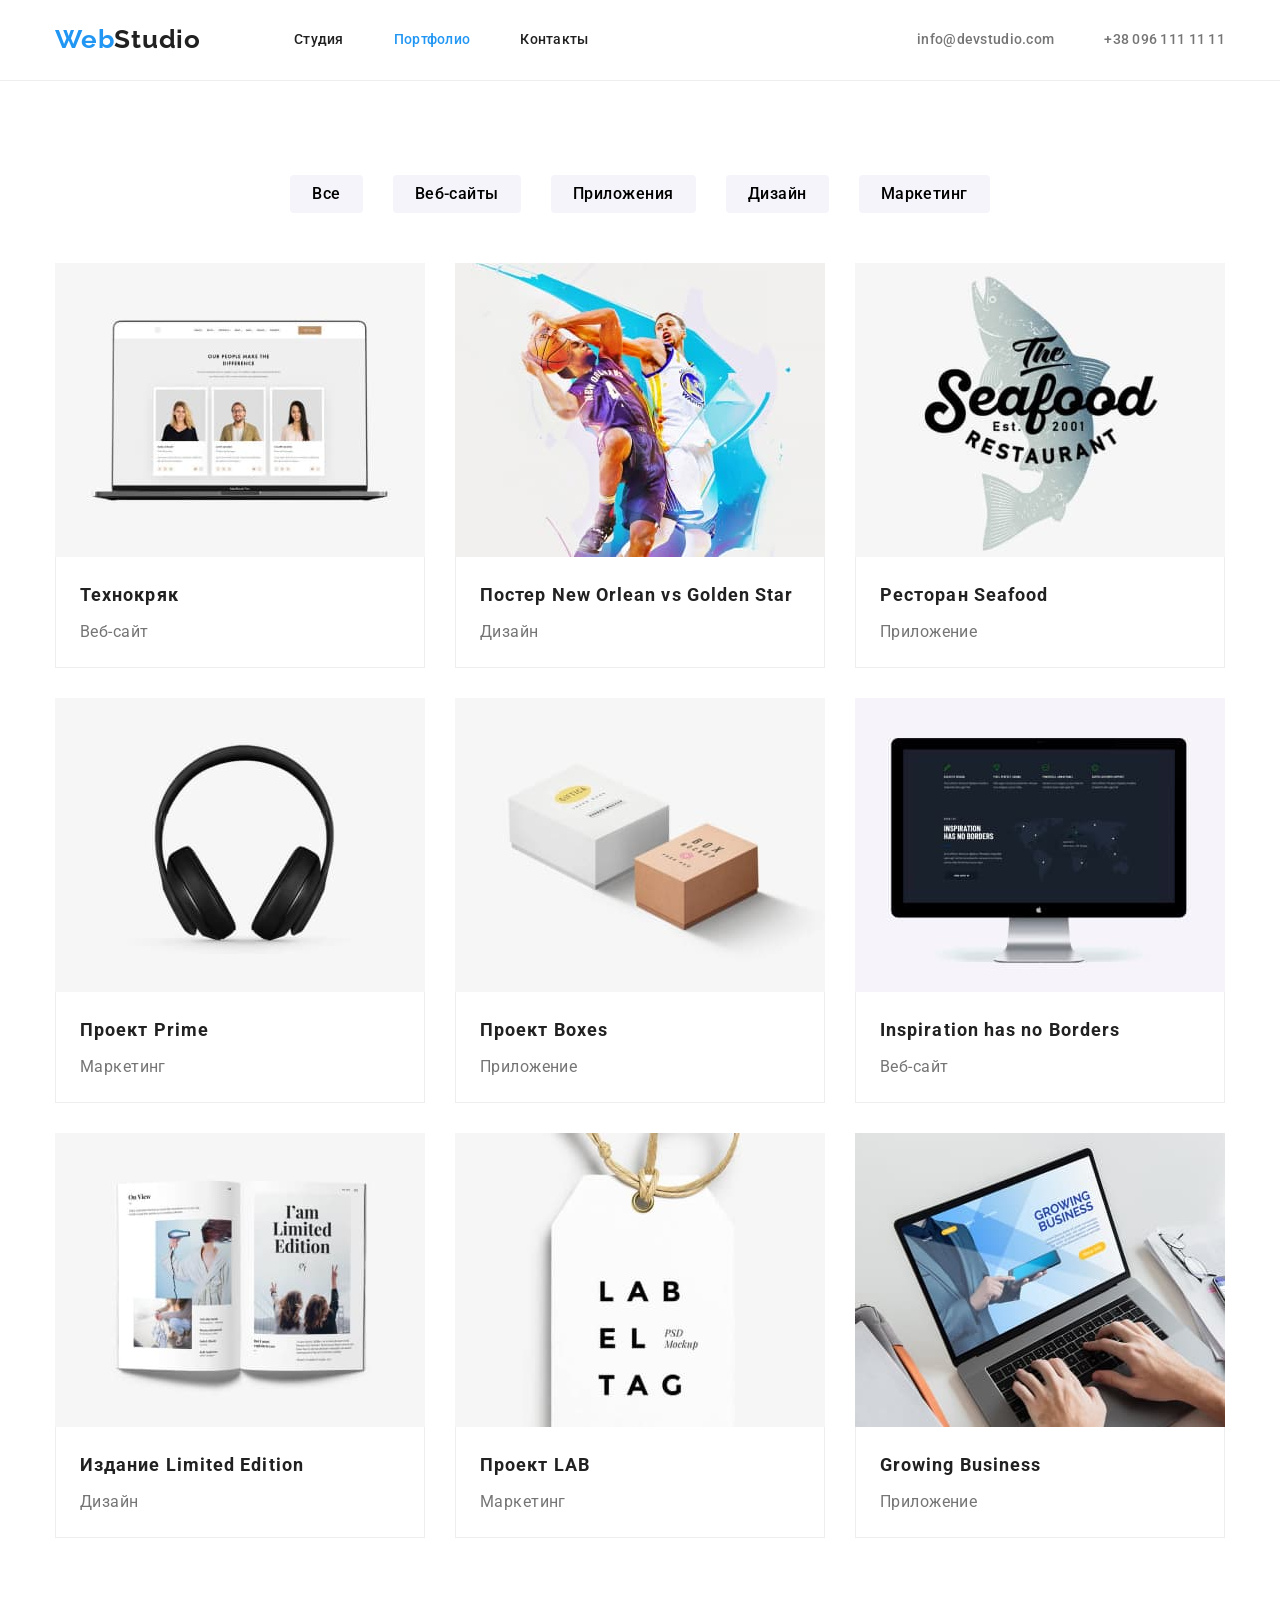
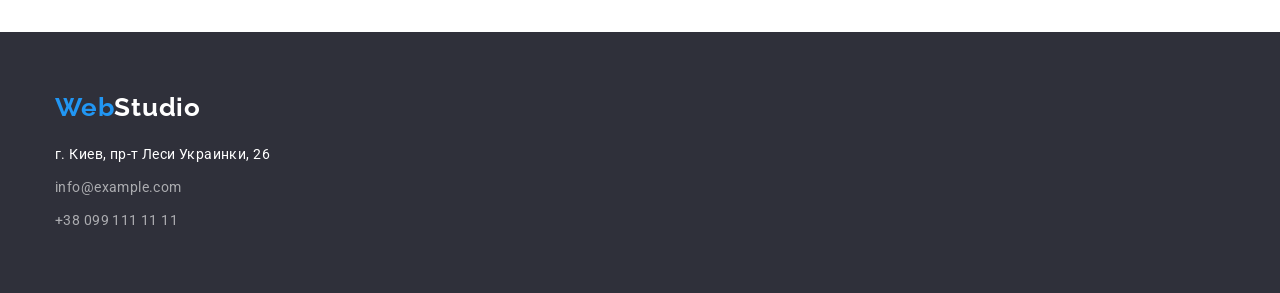
==== portfolio.html @ f594151d "копирует файлы урока 3" ====
<!DOCTYPE html>
<html lang="ru">

<head>
    <meta charset="UTF-8">
    <meta http-equiv="X-UA-Compatible" content="IE=edge">
    <meta name="viewport" content="width=device-width, initial-scale=1.0">
    <title>Portfolio</title>
    <link
        href="https://fonts.googleapis.com/css2?family=Raleway:wght@700&family=Roboto:wght@400;500;700;900&display=swap"
        rel="stylesheet">
    <link rel="stylesheet" href="https://cdnjs.cloudflare.com/ajax/libs/modern-normalize/1.1.0/modern-normalize.min.css"
        integrity="sha512-wpPYUAdjBVSE4KJnH1VR1HeZfpl1ub8YT/NKx4PuQ5NmX2tKuGu6U/JRp5y+Y8XG2tV+wKQpNHVUX03MfMFn9Q=="
        crossorigin="anonymous" referrerpolicy="no-referrer" />
    <link rel="stylesheet" type="text/css" href="./css/styles.css">
</head>

<body>
    <!-- Шапка -->
    <header class="page-header">
        <div class="container">
            <!-- Блок навигации -->
            <div class="header-flex">
                <nav class="nav">
                    <a class="logo" href="./index.html">Web<span class="studio">Studio</span></a>
                    <ul class="site-nav">
                        <li class="item"><a class="link" href="./index.html">Студия</a></li>
                        <li class="item"><a class="link current" href="./portfolio.html">Портфолио</a></li>
                        <li class="item"><a class="link" href="#">Контакты</a></li>
                    </ul>
                </nav>
                <!-- Блок контактов -->
                <div class="contacts">
                    <a class="link" href="mailto:info@devstudio.com">info@devstudio.com</a>
                    <a class="link" href="tel:+380961111111">+38 096 111 11 11</a>
                </div>
            </div>
        </div>
    </header>
    <!-- Основной контент -->
    <main>
        <section class="section">
            <div class="container">
                <h1 class="portfolio-section-title visually-hidden">Примеры наших работ</h1>
                <!-- Блок кнопок -->
                <ul class="examples-buton">
                    <li class="item"><button class="btn" type="button">Все</button></li>
                    <li class="item"><button class="btn" type="button">Веб-сайты</button></li>
                    <li class="item"><button class="btn" type="button">Приложения</button></li>
                    <li class="item"><button class="btn" type="button">Дизайн</button></li>
                    <li class="item"><button class="btn" type="button">Маркетинг</button></li>
                </ul>
                <!-- Блок примеров работ -->
                <ul class="examples">
                    <li class="item">
                        <img src="./images/portf1.jpg" alt="Технокряк" width="370">
                        <div class="description">
                            <h2 class="title">Технокряк</h2>
                            <p class="text">Веб-сайт</p>
                        </div>
                    </li>
                    <li class="item">
                        <img src="./images/portf2.jpg" alt="Постер New Orlean vs Golden Star" width="370">
                        <div class="description">
                            <h2 class="title">Постер New Orlean vs Golden Star</h2>
                            <p class="text">Дизайн</p>
                        </div>
                    </li>
                    <li class="item">
                        <img src="./images/portf3.jpg" alt="Ресторан Seafood" width="370">
                        <div class="description">
                            <h2 class="title">Ресторан Seafood</h2>
                            <p class="text">Приложение</p>
                        </div>
                    </li>
                    <li class="item">
                        <img src="./images/portf4.jpg" alt="Проект Prime" width="370">
                        <div class="description">
                            <h2 class="title">Проект Prime</h2>
                            <p class="text">Маркетинг</p>
                        </div>
                    </li>
                    <li class="item">
                        <img src="./images/portf5.jpg" alt="Проект Boxes" width="370">
                        <div class="description">
                            <h2 class="title">Проект Boxes</h2>
                            <p class="text">Приложение</p>
                        </div>
                    </li>
                    <li class="item">
                        <img src="./images/portf6.jpg" alt="Inspiration has no Borders" width="370">
                        <div class="description">
                            <h2 class="title">Inspiration has no Borders</h2>
                            <p class="text">Веб-сайт</p>
                        </div>
                    </li>
                    <li class="item">
                        <img src="./images/portf7.jpg" alt="Издание Limited Edition" width="370">
                        <div class="description">
                            <h2 class="title">Издание Limited Edition</h2>
                            <p class="text">Дизайн</p>
                        </div>
                    </li>
                    <li class="item">
                        <img src="./images/portf8.jpg" alt="Проект LAB" width="370">
                        <div class="description">
                            <h2 class="title">Проект LAB</h2>
                            <p class="text">Маркетинг</p>
                        </div>
                    </li>
                    <li class="item">
                        <img src="./images/portf9.jpg" alt="Growing Business" width="370">
                        <div class="description">
                            <h2 class="title">Growing Business</h2>
                            <p class="text">Приложение</p>
                        </div>
                    </li>
                </ul>
            </div>
        </section>
    </main>
    <!-- Подвал -->
    <footer class="footer">
        <div class="container">
            <a class="logo-footer" href="./index.html">Web<span class="studio-footer">Studio</span></a>
            <address>
                <ul class="address">
                    <li class="sity">г. Киев, пр-т Леси Украинки, 26</li>
                    <li class="sity-link"><a class="link" href="mailto:info@example.com">info@example.com</a></li>
                    <li class="sity-link"><a class="link" href="tel:+380991111111">+38 099 111 11 11</a></li>
                </ul>
            </address>
        </div>
    </footer>
</body>

</html>
---- css/styles.css ----
:root {
    --primary-text-color: #757575;
    --title-text-color: #212121;
    --acent-color: #2196F3;
    --primary-white-color: #ffffff;
    --primay-grey-color: #2F303A;
    --address-link-color: rgba(255, 255, 255, 0.6);
    --examples-button-color: #F5F4FA;
    --border-color: #eeeeee;
}

/* Цвет фона #ffffff */
/* Цвет фона героя и футера #2F303A */
/* Цвет фона "Наша команда" #F5F4FA */
/* Цвет основного текста #757575 */
/* Цвет вторичного текста #212121 */
/* Белый #ffffff */
/* Акцент #2196F3 */
/* в футере #FFFFFF 60 % */

/* Стили Веб-сайта */
/* Style Web-site */

/* Основные стили страницы */
/* Basic Page Styles */
body {
    background-color: var(--primary-white-color);
    color: var(--primary-text-color);
    font-family: 'Roboto', sans-serif;
    font-size: 14px;
    letter-spacing: 0.03em;
}

/* Сброс свойств */
/* Reset properties */
ul {
    list-style: none;
}

a {
    text-decoration: none;
}

img {
    display: block;
}


/* container */
/* Служит для обертывания секций 
(задается основная ширина, отступы, центрирование */
.container {
    width: 1200px;
    margin-left: auto;
    margin-right: auto;
    padding-left: 15px;
    padding-right: 15px;
}

/* Шапка сайта */
/* Header */
.page-header {
    border-bottom: 1px solid var(--border-color);
}

.header-flex {
    display: flex;
}

.nav {
    display: flex;
}

/* Логотип */
/* logo */
.logo {
    display: block;
    align-items: center;
    padding-top: 24px;
    padding-bottom: 25px;
    margin-right: 93px;
    color: var(--acent-color);
    font-family: 'Raleway', sans-serif;
    font-weight: 700;
    font-size: 26px;
    line-height: 1.19;
    letter-spacing: 0.03em;
}

.logo .studio {
    color: var(--title-text-color);
}



/* Навигация сайта */
/* site-nav */
.site-nav {
    display: flex;
    align-items: center;
    margin-top: 0;
    margin-bottom: 0;
    padding-left: 0;

}

.site-nav .item {
    margin-right: 50px;
}

.site-nav .item:last-child {
    margin-right: 0;
}

.site-nav .link {
    display: block;
    padding-top: 20px;
    padding-bottom: 20px;
    color: var(--title-text-color);
    font-weight: 500;
    font-size: 14px;
    line-height: 1.14;
    letter-spacing: 0.02em;
}

.site-nav .link:hover,
.site-nav .link:focus {
    color: var(--acent-color);
}

.site-nav .link.current {
    color: var(--acent-color);
}

/* Блок контактов */
/* contacts */
.contacts {
    display: flex;
    align-items: center;
    margin-left: auto;

}

.contacts .link {
    display: block;
    padding-top: 20px;
    padding-bottom: 20px;
    margin-right: 50px;
    color: var(--primary-text-color);
    font-weight: 500;
    font-size: 14px;
    line-height: 1.14;
    letter-spacing: 0.02em;
}

.contacts .link:last-child {
    margin-right: 0;
}

.contacts .link:hover,
.contacts .link:focus {
    color: var(--acent-color);
}

/* Блок герой */
/* hero */
.hero {
    padding: 200px 0;
    background-color: var(--primay-grey-color);
    text-align: center;
}

.hero .title {
    width: 696px;
    color: var(--primary-white-color);
    font-weight: 900;
    font-size: 44px;
    line-height: 1.36;
    letter-spacing: 0.06em;
    text-transform: uppercase;
    margin-top: 0;
    margin-bottom: 30px;
    margin-left: auto;
    margin-right: auto;

}

.hero .btn {
    background-color: var(--acent-color);
    color: var(--primary-white-color);
    font-weight: 700;
    font-size: 16px;
    line-height: 1.87;
    letter-spacing: 0.06em;
    text-align: center;
    cursor: pointer;
    min-width: 200px;
    padding: 10px 32px;
    border: 0;
    border-radius: 4px;
}



/* Секция */
/* section */

.section {
    padding-top: 94px;
    padding-bottom: 94px;
}

.section-title {
    color: var(--title-text-color);
    font-weight: 700;
    font-size: 36px;
    line-height: 1.17;
    text-align: center;
    letter-spacing: 0.03em;
    margin-top: 0;
    margin-bottom: 50px;
}


/* Секция преимуществ */
/* features-section */

/* Блок преимуществ */
/* features block */
.section-title.visually-hidden {
    position: absolute;
    width: 1px;
    height: 1px;
    margin: -1px;
    border: 0;
    padding: 0;
    white-space: nowrap;
    clip-path: inset(100%);
    clip: rect(0 0 0 0);
    overflow: hidden;
}

.features-list {
    display: flex;
    justify-content: space-between;
    margin-top: 0;
    margin-bottom:0;
    padding-left: 0;
}

.features-list .title {
    color: var(--title-text-color);
    font-weight: 700;
    font-size: 14px;
    line-height: 1.14;
    letter-spacing: 0.03em;
    text-transform: uppercase;
    margin-top: 0;
    margin-bottom: 10px;
}

.features-list .text {
    max-width: 270px;
    line-height: 1.71;
    margin-top: 0;
    margin-bottom: 0;
}

/* Блок работы */
/* Work block */
.work {
    display: flex;
    justify-content: space-between;
    margin-top: 0;
    margin-bottom: 0;
    padding-left: 0;
}

.section.work {
    padding-top:0;
}

/* Секция команды */
/* team-section */

.team {
    background-color:var(--examples-button-color);
}

.team-list {
    display: flex;
    flex-wrap: wrap;
    margin-left: -30px;
    margin-top: 0;
    margin-bottom: 0;
    padding-left: 0;
}

.team-list .item {
    margin-left: 30px;

}

.team-list .title {
    color: var(--title-text-color);
    font-weight: 500;
    font-size: 16px;
    line-height: 1.19;
    text-align: center;
    margin-top: 0;
    margin-bottom: 10px;
}

.team-list .text {
    font-size: 16px;
    line-height: 1.19;
    text-align: center;
    margin-top: 0;
    margin-bottom: 0;
}

.team-list .content-team {
    padding-top: 30px;
    padding-bottom: 30px;
    background-color: var(--primary-white-color);
    border: 1px solid var(--border-color);
    border-top:0;
    border-radius: 0 0 4px 4px;
}

/* Подвал */
/* footer */
.footer {
    background-color: var(--primay-grey-color);
    line-height: 1.71;
    letter-spacing: 0.03em;
    padding-top: 60px;
    padding-bottom: 60px;
}

.logo-footer {
    display: block;
    align-items: center;
    margin-right: 93px;
    color: var(--acent-color);
    font-family: 'Raleway', sans-serif;
    font-weight: 700;
    font-size: 26px;
    line-height: 1.19;
    letter-spacing: 0.03em;
}

.logo-footer .studio-footer {
    color: var(--primary-white-color);
}

.footer .logo-footer {
    margin-bottom: 20px;
    display: block;
}

.address {
    margin-top: 0;
    margin-bottom: 0;
    padding-left: 0;
}

.address .link {
    color: var(--address-link-color);
    font-style: normal;
    line-height: 1.71;
}

.address .sity {
    color: var(--primary-white-color);
    font-style: normal;
    margin-bottom: 9px;
}

.address .sity-link {
    margin-bottom: 9px;
}

.sity-link:last-child {
    margin-bottom: 0;
}

/* Портфолио */
/* portfolio */

.portfolio-section-title {
    margin-top: 0;
    margin-bottom: 94px;
    color: var(--title-text-color);
    font-weight: 700;
    font-size: 36px;
    line-height: 1.17;
    text-align: center;
    letter-spacing: 0.03em;
}

.portfolio-section-title.visually-hidden {
        position: absolute;
        width: 1px;
        height: 1px;
        margin: -1px;
        border: 0;
        padding: 0;
        white-space: nowrap;
        clip-path: inset(100%);
        clip: rect(0 0 0 0);
        overflow: hidden;
}


/* Блок кнопок */
/* Button block */
.examples-buton {
    display: flex;
    justify-content: center;
    margin-top: 0;
    margin-bottom: 50px;
    padding-left: 0;
}

.examples-buton .btn {
    background-color: var(--examples-button-color);
    cursor: pointer;
    font-weight: 500;
    font-size: 16px;
    line-height: 1.63;
    text-align: center;
    letter-spacing: 0.03em;
    padding: 6px 22px;
    border: none;
    border-radius: 4px;
}

.examples-buton .item:not(:last-child) {
    margin-right: 30px;
}

.examples-buton .btn:hover,
.examples-buton .btn:focus {
    background-color: var(--acent-color);
    color: var(--primary-white-color);
    cursor: pointer;
}

/* Блок примеров работ */
/* examples block */
.examples {
    display: flex;
    flex-wrap: wrap;
    margin-left: -30px;
    margin-top: 0;
    margin-bottom: 0;
    padding-left: 0;
}

.examples .item {
    margin-left: 30px;


}

.examples .item:not(:nth-last-child(-n+3)) {
    margin-bottom: 30px;
}

/* Блок описания картинок */
/* Image description block */
.description {
    padding: 20px 24px;
    border: 1px solid var(--border-color);
    border-top: 0;
}

.examples .title {
    margin-top: 0;
    margin-bottom: 4px;
    color: var(--title-text-color);
    font-weight: 700;
    font-size: 18px;
    line-height: 2;
    letter-spacing: 0.06em;
}

.examples .text {
    margin-top: 0;
    margin-bottom: 0;
    font-size: 16px;
    line-height: 1.88;
}
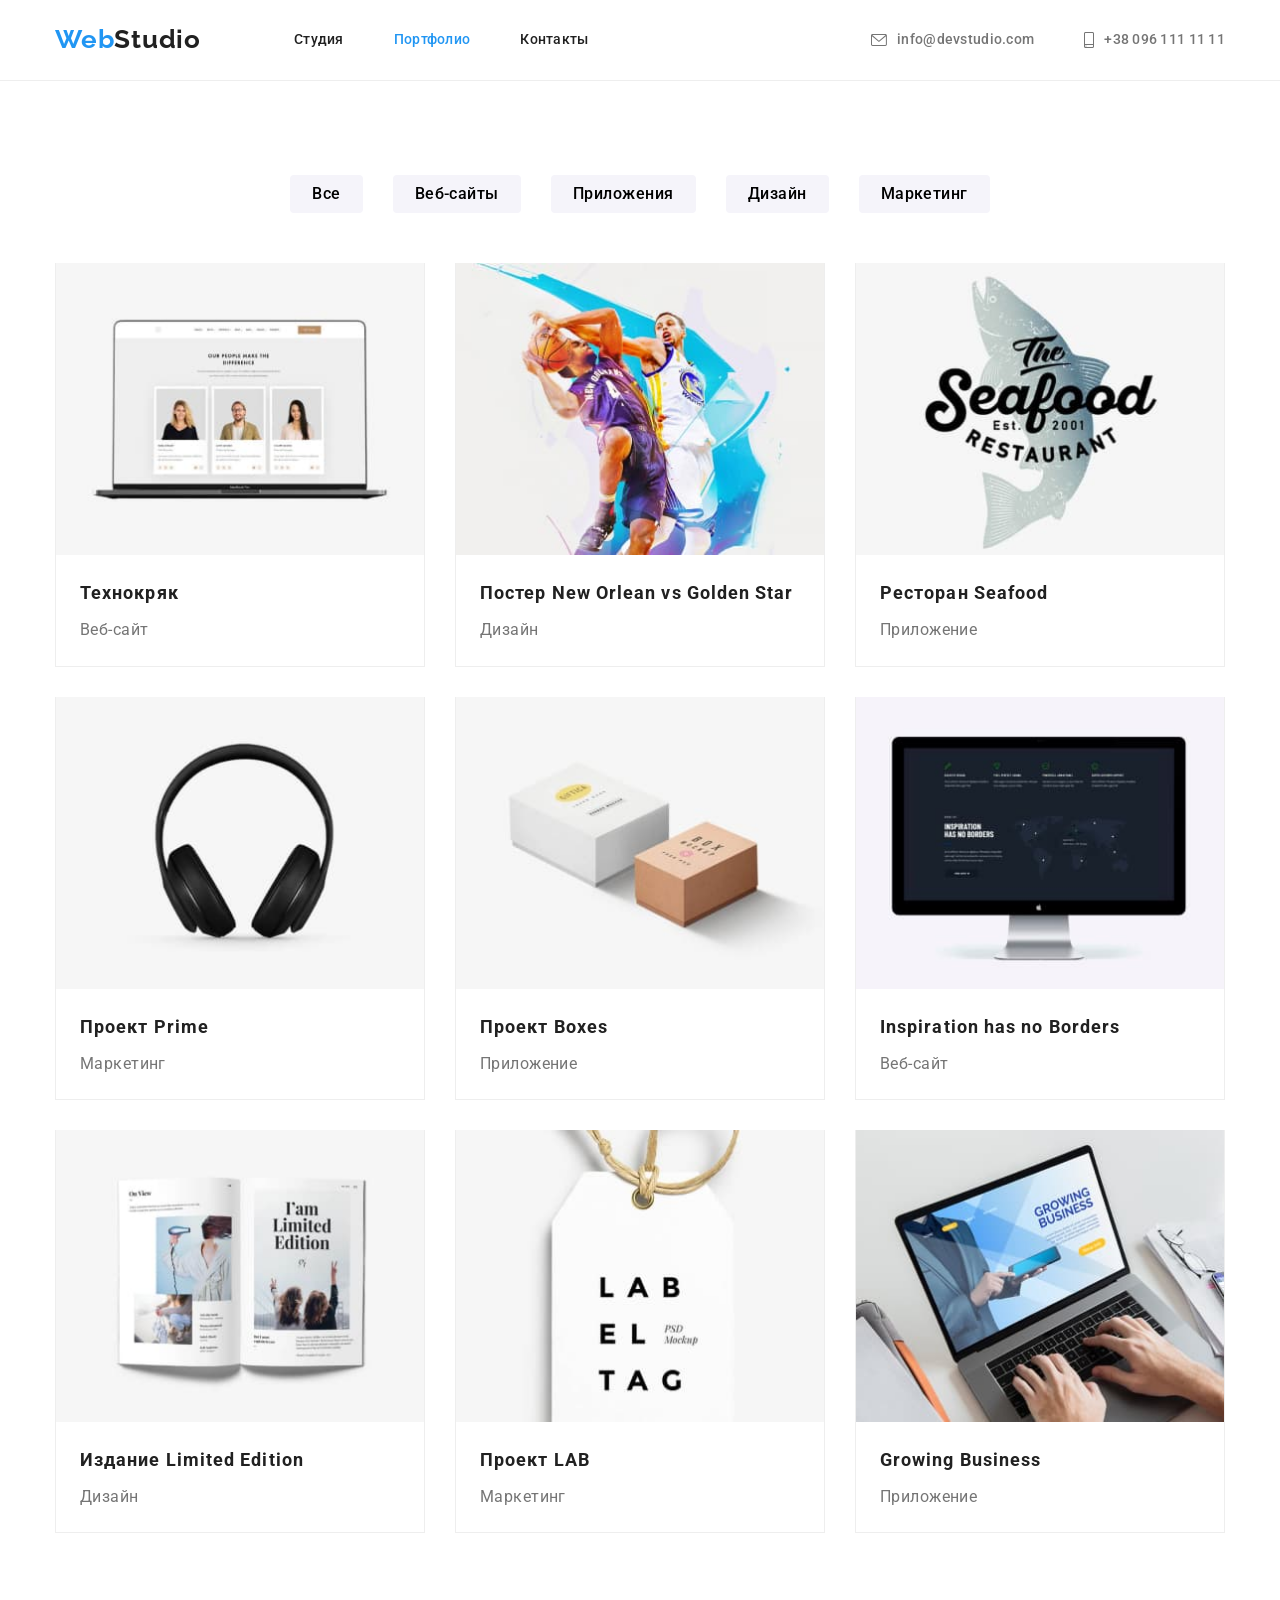
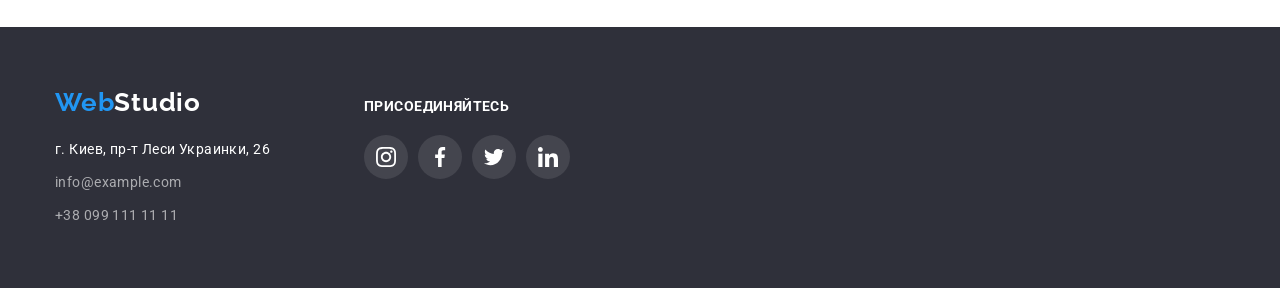
==== commit 09cfc48c: "Lesson 4" ====
--- a/portfolio.html
+++ b/portfolio.html
@@ -31,8 +31,16 @@
                 </nav>
                 <!-- Блок контактов -->
                 <div class="contacts">
-                    <a class="link" href="mailto:info@devstudio.com">info@devstudio.com</a>
-                    <a class="link" href="tel:+380961111111">+38 096 111 11 11</a>
+                    <a class="link" href="mailto:info@devstudio.com">
+                        <svg class="icon" width="16" height="12">
+                            <use href="./images/icons.svg#icon-envelope"></use>
+                        </svg>
+                        info@devstudio.com</a>
+                    <a class="link" href="tel:+380961111111">
+                        <svg class="icon" width="10" height="16">
+                            <use href="./images/icons.svg#icon-smartphone"></use>
+                        </svg>
+                        +38 096 111 11 11</a>
                 </div>
             </div>
         </div>
@@ -53,63 +61,63 @@
                 <!-- Блок примеров работ -->
                 <ul class="examples">
                     <li class="item">
-                        <img src="./images/portf1.jpg" alt="Технокряк" width="370">
+                        <img src="./images/portf1.jpg" alt="Технокряк" width="368">
                         <div class="description">
                             <h2 class="title">Технокряк</h2>
                             <p class="text">Веб-сайт</p>
                         </div>
                     </li>
                     <li class="item">
-                        <img src="./images/portf2.jpg" alt="Постер New Orlean vs Golden Star" width="370">
+                        <img src="./images/portf2.jpg" alt="Постер New Orlean vs Golden Star" width="368">
                         <div class="description">
                             <h2 class="title">Постер New Orlean vs Golden Star</h2>
                             <p class="text">Дизайн</p>
                         </div>
                     </li>
                     <li class="item">
-                        <img src="./images/portf3.jpg" alt="Ресторан Seafood" width="370">
+                        <img src="./images/portf3.jpg" alt="Ресторан Seafood" width="368">
                         <div class="description">
                             <h2 class="title">Ресторан Seafood</h2>
                             <p class="text">Приложение</p>
                         </div>
                     </li>
                     <li class="item">
-                        <img src="./images/portf4.jpg" alt="Проект Prime" width="370">
+                        <img src="./images/portf4.jpg" alt="Проект Prime" width="368">
                         <div class="description">
                             <h2 class="title">Проект Prime</h2>
                             <p class="text">Маркетинг</p>
                         </div>
                     </li>
                     <li class="item">
-                        <img src="./images/portf5.jpg" alt="Проект Boxes" width="370">
+                        <img src="./images/portf5.jpg" alt="Проект Boxes" width="368">
                         <div class="description">
                             <h2 class="title">Проект Boxes</h2>
                             <p class="text">Приложение</p>
                         </div>
                     </li>
                     <li class="item">
-                        <img src="./images/portf6.jpg" alt="Inspiration has no Borders" width="370">
+                        <img src="./images/portf6.jpg" alt="Inspiration has no Borders" width="368">
                         <div class="description">
                             <h2 class="title">Inspiration has no Borders</h2>
                             <p class="text">Веб-сайт</p>
                         </div>
                     </li>
                     <li class="item">
-                        <img src="./images/portf7.jpg" alt="Издание Limited Edition" width="370">
+                        <img src="./images/portf7.jpg" alt="Издание Limited Edition" width="368">
                         <div class="description">
                             <h2 class="title">Издание Limited Edition</h2>
                             <p class="text">Дизайн</p>
                         </div>
                     </li>
                     <li class="item">
-                        <img src="./images/portf8.jpg" alt="Проект LAB" width="370">
+                        <img src="./images/portf8.jpg" alt="Проект LAB" width="368">
                         <div class="description">
                             <h2 class="title">Проект LAB</h2>
                             <p class="text">Маркетинг</p>
                         </div>
                     </li>
                     <li class="item">
-                        <img src="./images/portf9.jpg" alt="Growing Business" width="370">
+                        <img src="./images/portf9.jpg" alt="Growing Business" width="368">
                         <div class="description">
                             <h2 class="title">Growing Business</h2>
                             <p class="text">Приложение</p>
@@ -121,15 +129,50 @@
     </main>
     <!-- Подвал -->
     <footer class="footer">
-        <div class="container">
-            <a class="logo-footer" href="./index.html">Web<span class="studio-footer">Studio</span></a>
-            <address>
-                <ul class="address">
-                    <li class="sity">г. Киев, пр-т Леси Украинки, 26</li>
-                    <li class="sity-link"><a class="link" href="mailto:info@example.com">info@example.com</a></li>
-                    <li class="sity-link"><a class="link" href="tel:+380991111111">+38 099 111 11 11</a></li>
+        <div class="container flex">
+            <div class="studio-address">
+                <a class="logo-footer" href="./index.html">Web<span class="studio-footer">Studio</span></a>
+                <address>
+                    <ul class="address">
+                        <li class="sity">г. Киев, пр-т Леси Украинки, 26</li>
+                        <li class="sity-link"><a class="link" href="mailto:info@example.com">info@example.com</a></li>
+                        <li class="sity-link"><a class="link" href="tel:+380991111111">+38 099 111 11 11</a></li>
+                    </ul>
+                </address>
+            </div>
+            <div class="social">
+                <p class="social-text">Присоединяйтесь</p>
+                <ul class="social-list">
+                    <li class="item">
+                        <a href="#" class="link">
+                            <svg class="icon" width="20" height="20">
+                                <use href="./images/icons.svg#icon-instagram"></use>
+                            </svg>
+                        </a>
+                    </li>
+                    <li class="item">
+                        <a href="#" class="link">
+                            <svg class="icon" width="20" height="20">
+                                <use href="./images/icons.svg#icon-facebook"></use>
+                            </svg>
+                        </a>
+                    </li>
+                    <li class="item">
+                        <a href="#" class="link">
+                            <svg class="icon" width="20" height="20">
+                                <use href="./images/icons.svg#icon-twitter"></use>
+                            </svg>
+                        </a>
+                    </li>
+                    <li class="item">
+                        <a href="#" class="link">
+                            <svg class="icon" width="20" height="20">
+                                <use href="./images/icons.svg#icon-linkedin"></use>
+                            </svg>
+                        </a>
+                    </li>
                 </ul>
-            </address>
+            </div>
         </div>
     </footer>
 </body>
--- a/css/styles.css
+++ b/css/styles.css
@@ -7,6 +7,8 @@
     --address-link-color: rgba(255, 255, 255, 0.6);
     --examples-button-color: #F5F4FA;
     --border-color: #eeeeee;
+    --primary-icon-color:#AFB1B8;
+    --footer-fon-social-link:rgba(255, 255, 255, 0.1);
 }
 
 /* Цвет фона #ffffff */
@@ -142,11 +144,13 @@
 }
 
 .contacts .link {
-    display: block;
+    display: flex;
+    align-items: center;
     padding-top: 20px;
     padding-bottom: 20px;
     margin-right: 50px;
     color: var(--primary-text-color);
+    fill: var(--primary-text-color);
     font-weight: 500;
     font-size: 14px;
     line-height: 1.14;
@@ -160,6 +164,11 @@
 .contacts .link:hover,
 .contacts .link:focus {
     color: var(--acent-color);
+    fill:var(--acent-color);
+}
+
+.contacts .icon {
+    margin-right: 10px;
 }
 
 /* Блок герой */
@@ -167,6 +176,9 @@
 .hero {
     padding: 200px 0;
     background-color: var(--primay-grey-color);
+    background-image:linear-gradient(rgba(47, 48, 58, 0.4), rgba(47, 48, 58, 0.4)), url(../images/backgroundHero.jpg);
+    background-repeat: no-repeat;
+    background-position: 50% 50%;
     text-align: center;
 }
 
@@ -220,7 +232,6 @@
     margin-top: 0;
     margin-bottom: 50px;
 }
-
 
 /* Секция преимуществ */
 /* features-section */
@@ -266,6 +277,16 @@
     margin-bottom: 0;
 }
 
+.features-list .thumb {
+    background-color: var(--examples-button-color);
+    border-radius: 4px;
+    padding: 25px 102px;
+    display: flex;
+    align-items: center;
+    justify-content: center;
+    margin-bottom: 30px;
+}
+
 /* Блок работы */
 /* Work block */
 .work {
@@ -290,15 +311,25 @@
 .team-list {
     display: flex;
     flex-wrap: wrap;
+    align-items: flex-start;
     margin-left: -30px;
     margin-top: 0;
     margin-bottom: 0;
     padding-left: 0;
 }
 
-.team-list .item {
+.team-list>.item {
     margin-left: 30px;
-
+    border: 1px solid var(--border-color);
+    border-top: 0;
+    border-radius: 0 0 4px 4px;
+    box-shadow: 0px 1px 3px rgba(0, 0, 0, 0.12),
+        0px 1px 1px rgba(0, 0, 0, 0.14),
+        0px 2px 1px rgba(0, 0, 0, 0.2);
+}
+
+.team-list>.item:not(:nth-last-child(-n+4)) {
+        margin-bottom: 30px;
 }
 
 .team-list .title {
@@ -316,16 +347,66 @@
     line-height: 1.19;
     text-align: center;
     margin-top: 0;
-    margin-bottom: 0;
+    margin-bottom: 16px;
 }
 
 .team-list .content-team {
-    padding-top: 30px;
-    padding-bottom: 30px;
+    padding: 30px 32px;
     background-color: var(--primary-white-color);
-    border: 1px solid var(--border-color);
-    border-top:0;
-    border-radius: 0 0 4px 4px;
+}
+
+.social-list {
+    display: flex;
+    justify-content: space-between;
+    padding-left: 0;
+}
+
+.social-list .link {
+    display: flex;
+    justify-content: center;
+    align-items: center;
+    width: 44px;
+    height: 44px;
+    border-radius: 50%;
+    fill:var(--primary-icon-color);
+}
+
+.social-list .link:hover,
+.social-list .link:focus {
+    background-color: var(--acent-color);
+    fill: var(--primary-white-color);
+}
+
+
+.section-clients {
+    padding: 94px 215px;
+}
+
+.clients-list {
+    display: flex;
+    flex-wrap: wrap;
+    justify-content: space-between;
+    margin-top: 0;
+    margin-bottom: 0;
+    padding-left: 0;
+}
+
+
+.clients-list .link {
+    display: flex;
+    justify-content: center;
+    align-items: center;
+    width: 170px;
+    height: 92px;
+    border: 1px solid var(--primary-icon-color);
+    border-radius: 4px;
+    fill: var(--primary-icon-color);
+}
+
+.clients-list .link:hover,
+.clients-list .link:focus {
+    border: 1px solid var(--acent-color);
+    fill: var(--acent-color)
 }
 
 /* Подвал */
@@ -385,6 +466,43 @@
     margin-bottom: 0;
 }
 
+.footer .social {
+    width: 206px;
+    padding-top: 12px;
+}
+
+.footer .social-text {
+    margin-top: 0;
+    margin-bottom: 20px;
+    color:var(--primary-white-color);
+    font-weight: 700;
+    line-height: 1.14;
+    text-transform: uppercase;
+}
+
+.footer .social-list {
+    margin-top: 0;
+    margin-bottom: 0;
+    padding-right: 0;
+}
+
+.container.flex {
+    display: flex;
+}
+
+.footer .studio-address {
+    margin-right: 70px;
+}
+
+.footer .social-list .link {
+    background-color: var(--footer-fon-social-link);
+    fill:var(--primary-white-color);
+}
+
+.footer .social-list .link:hover,
+.footer .social-list .link:focus {
+    background-color: var(--acent-color);
+}
 /* Портфолио */
 /* portfolio */
 
@@ -460,8 +578,15 @@
 
 .examples .item {
     margin-left: 30px;
-
-
+    border: 1px solid var(--border-color);
+    border-top: 0;
+
+}
+
+.examples .item:hover {
+    box-shadow: 0px 1px 1px rgba(0, 0, 0, 0.12),
+        0px 4px 4px rgba(0, 0, 0, 0.06),
+        1px 4px 6px rgba(0, 0, 0, 0.16);;
 }
 
 .examples .item:not(:nth-last-child(-n+3)) {
@@ -472,8 +597,6 @@
 /* Image description block */
 .description {
     padding: 20px 24px;
-    border: 1px solid var(--border-color);
-    border-top: 0;
 }
 
 .examples .title {
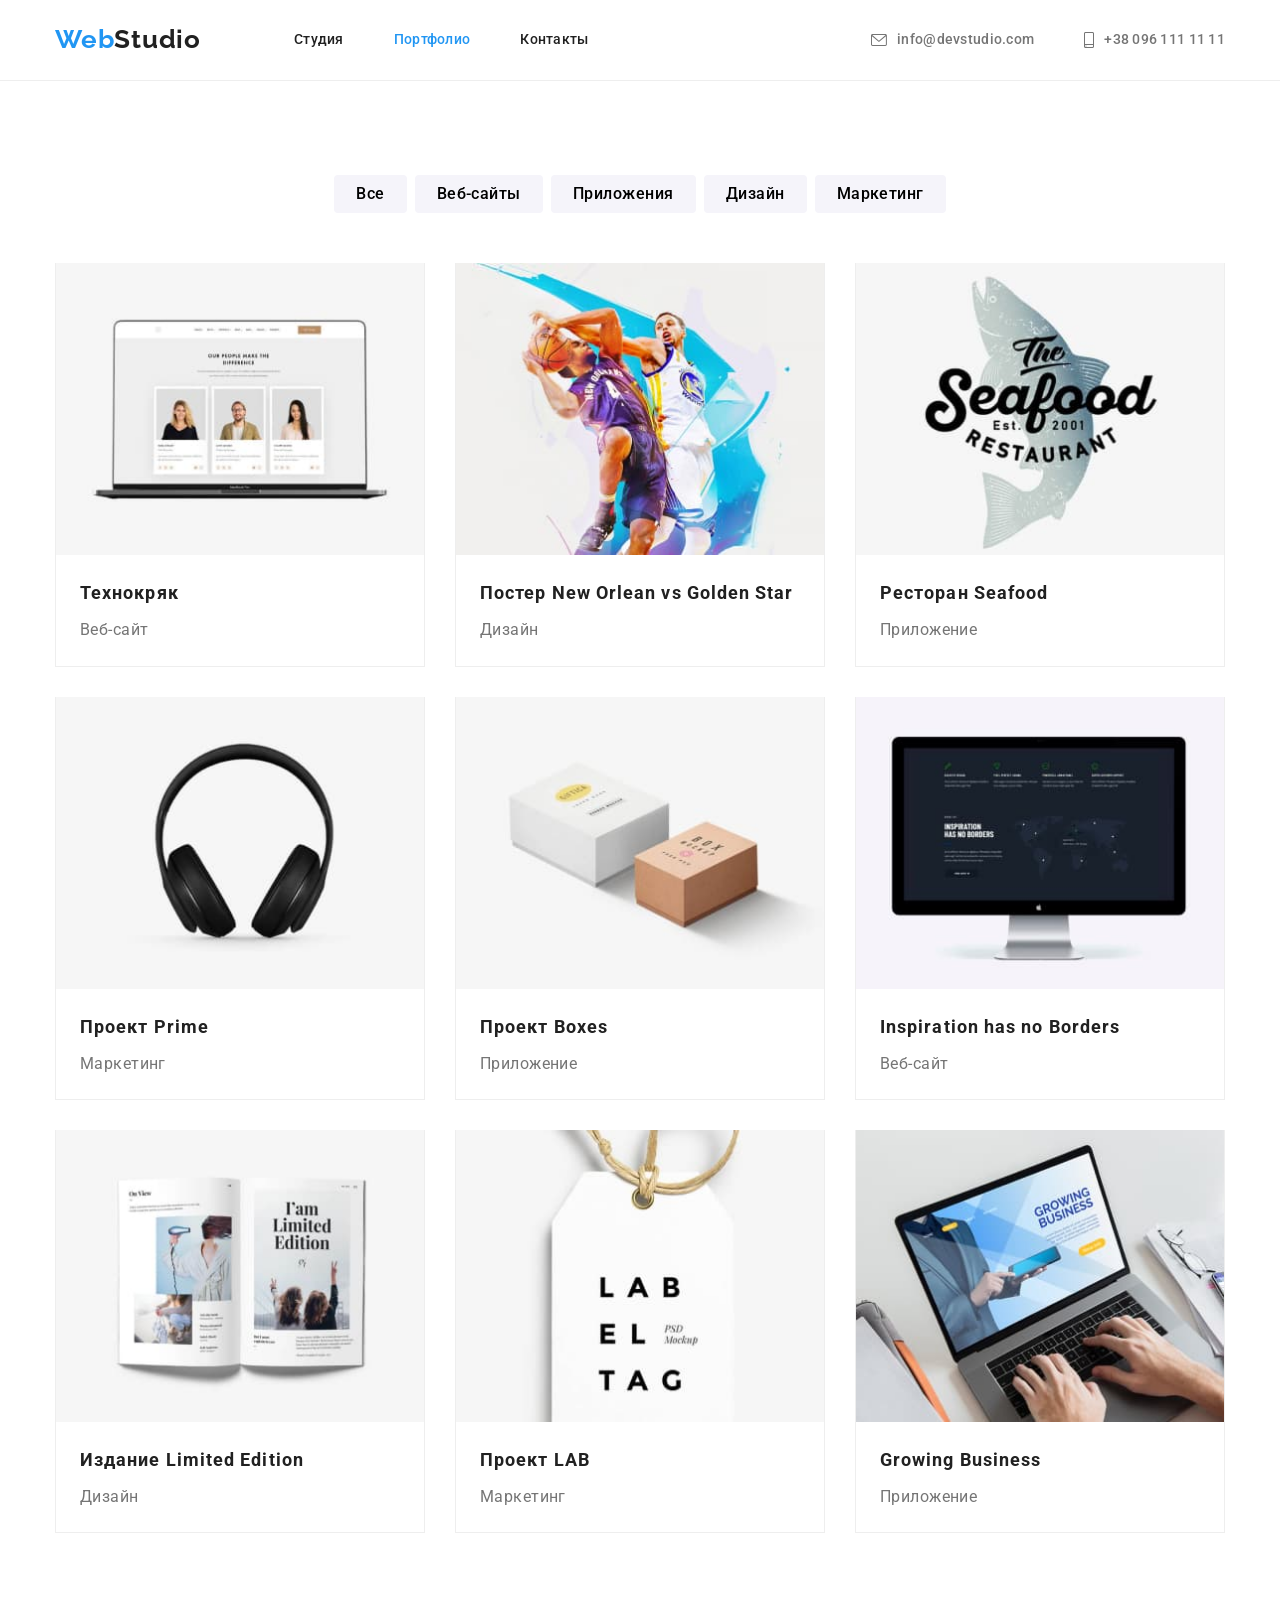
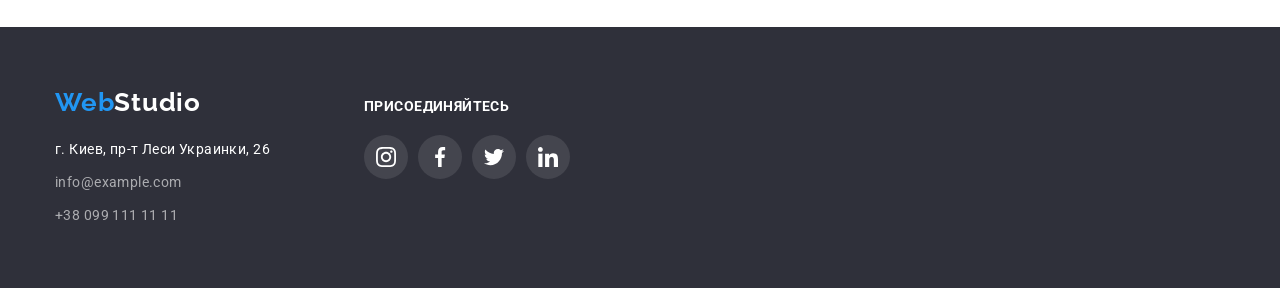
==== commit daca8647: "Upgrade lesson 4 1) выравнивает иконки за счет flex свойств, убирает padding 2) в footer удаляет pad" ====
--- a/portfolio.html
+++ b/portfolio.html
@@ -2,179 +2,196 @@
 <html lang="ru">
 
 <head>
-    <meta charset="UTF-8">
-    <meta http-equiv="X-UA-Compatible" content="IE=edge">
-    <meta name="viewport" content="width=device-width, initial-scale=1.0">
-    <title>Portfolio</title>
-    <link
-        href="https://fonts.googleapis.com/css2?family=Raleway:wght@700&family=Roboto:wght@400;500;700;900&display=swap"
-        rel="stylesheet">
-    <link rel="stylesheet" href="https://cdnjs.cloudflare.com/ajax/libs/modern-normalize/1.1.0/modern-normalize.min.css"
-        integrity="sha512-wpPYUAdjBVSE4KJnH1VR1HeZfpl1ub8YT/NKx4PuQ5NmX2tKuGu6U/JRp5y+Y8XG2tV+wKQpNHVUX03MfMFn9Q=="
-        crossorigin="anonymous" referrerpolicy="no-referrer" />
-    <link rel="stylesheet" type="text/css" href="./css/styles.css">
+  <meta charset="UTF-8">
+  <meta http-equiv="X-UA-Compatible" content="IE=edge">
+  <meta name="viewport" content="width=device-width, initial-scale=1.0">
+  <title>Portfolio</title>
+  <link href="https://fonts.googleapis.com/css2?family=Raleway:wght@700&family=Roboto:wght@400;500;700;900&display=swap"
+    rel="stylesheet">
+  <link rel="stylesheet" href="https://cdnjs.cloudflare.com/ajax/libs/modern-normalize/1.1.0/modern-normalize.min.css"
+    integrity="sha512-wpPYUAdjBVSE4KJnH1VR1HeZfpl1ub8YT/NKx4PuQ5NmX2tKuGu6U/JRp5y+Y8XG2tV+wKQpNHVUX03MfMFn9Q=="
+    crossorigin="anonymous" referrerpolicy="no-referrer" />
+  <link rel="stylesheet" type="text/css" href="./css/styles.css">
 </head>
 
 <body>
-    <!-- Шапка -->
-    <header class="page-header">
-        <div class="container">
-            <!-- Блок навигации -->
-            <div class="header-flex">
-                <nav class="nav">
-                    <a class="logo" href="./index.html">Web<span class="studio">Studio</span></a>
-                    <ul class="site-nav">
-                        <li class="item"><a class="link" href="./index.html">Студия</a></li>
-                        <li class="item"><a class="link current" href="./portfolio.html">Портфолио</a></li>
-                        <li class="item"><a class="link" href="#">Контакты</a></li>
-                    </ul>
-                </nav>
-                <!-- Блок контактов -->
-                <div class="contacts">
-                    <a class="link" href="mailto:info@devstudio.com">
-                        <svg class="icon" width="16" height="12">
-                            <use href="./images/icons.svg#icon-envelope"></use>
-                        </svg>
-                        info@devstudio.com</a>
-                    <a class="link" href="tel:+380961111111">
-                        <svg class="icon" width="10" height="16">
-                            <use href="./images/icons.svg#icon-smartphone"></use>
-                        </svg>
-                        +38 096 111 11 11</a>
-                </div>
-            </div>
+  <!-- Шапка -->
+  <header class="page-header">
+    <div class="container">
+      <!-- Блок навигации -->
+      <div class="header-flex">
+        <nav class="nav">
+          <a class="logo" href="./index.html">Web<span class="studio">Studio</span></a>
+          <ul class="site-nav">
+            <li class="item"><a class="link" href="./index.html">Студия</a></li>
+            <li class="item"><a class="link current" href="./portfolio.html">Портфолио</a></li>
+            <li class="item"><a class="link" href="#">Контакты</a></li>
+          </ul>
+        </nav>
+        <!-- Блок контактов -->
+        <div class="contacts">
+          <a class="link" href="mailto:info@devstudio.com">
+            <svg class="icon" width="16" height="12">
+              <use href="./images/icons.svg#icon-envelope"></use>
+            </svg>
+            info@devstudio.com</a>
+          <a class="link" href="tel:+380961111111">
+            <svg class="icon" width="10" height="16">
+              <use href="./images/icons.svg#icon-smartphone"></use>
+            </svg>
+            +38 096 111 11 11</a>
         </div>
-    </header>
-    <!-- Основной контент -->
-    <main>
-        <section class="section">
-            <div class="container">
-                <h1 class="portfolio-section-title visually-hidden">Примеры наших работ</h1>
-                <!-- Блок кнопок -->
-                <ul class="examples-buton">
-                    <li class="item"><button class="btn" type="button">Все</button></li>
-                    <li class="item"><button class="btn" type="button">Веб-сайты</button></li>
-                    <li class="item"><button class="btn" type="button">Приложения</button></li>
-                    <li class="item"><button class="btn" type="button">Дизайн</button></li>
-                    <li class="item"><button class="btn" type="button">Маркетинг</button></li>
-                </ul>
-                <!-- Блок примеров работ -->
-                <ul class="examples">
-                    <li class="item">
-                        <img src="./images/portf1.jpg" alt="Технокряк" width="368">
-                        <div class="description">
-                            <h2 class="title">Технокряк</h2>
-                            <p class="text">Веб-сайт</p>
-                        </div>
-                    </li>
-                    <li class="item">
-                        <img src="./images/portf2.jpg" alt="Постер New Orlean vs Golden Star" width="368">
-                        <div class="description">
-                            <h2 class="title">Постер New Orlean vs Golden Star</h2>
-                            <p class="text">Дизайн</p>
-                        </div>
-                    </li>
-                    <li class="item">
-                        <img src="./images/portf3.jpg" alt="Ресторан Seafood" width="368">
-                        <div class="description">
-                            <h2 class="title">Ресторан Seafood</h2>
-                            <p class="text">Приложение</p>
-                        </div>
-                    </li>
-                    <li class="item">
-                        <img src="./images/portf4.jpg" alt="Проект Prime" width="368">
-                        <div class="description">
-                            <h2 class="title">Проект Prime</h2>
-                            <p class="text">Маркетинг</p>
-                        </div>
-                    </li>
-                    <li class="item">
-                        <img src="./images/portf5.jpg" alt="Проект Boxes" width="368">
-                        <div class="description">
-                            <h2 class="title">Проект Boxes</h2>
-                            <p class="text">Приложение</p>
-                        </div>
-                    </li>
-                    <li class="item">
-                        <img src="./images/portf6.jpg" alt="Inspiration has no Borders" width="368">
-                        <div class="description">
-                            <h2 class="title">Inspiration has no Borders</h2>
-                            <p class="text">Веб-сайт</p>
-                        </div>
-                    </li>
-                    <li class="item">
-                        <img src="./images/portf7.jpg" alt="Издание Limited Edition" width="368">
-                        <div class="description">
-                            <h2 class="title">Издание Limited Edition</h2>
-                            <p class="text">Дизайн</p>
-                        </div>
-                    </li>
-                    <li class="item">
-                        <img src="./images/portf8.jpg" alt="Проект LAB" width="368">
-                        <div class="description">
-                            <h2 class="title">Проект LAB</h2>
-                            <p class="text">Маркетинг</p>
-                        </div>
-                    </li>
-                    <li class="item">
-                        <img src="./images/portf9.jpg" alt="Growing Business" width="368">
-                        <div class="description">
-                            <h2 class="title">Growing Business</h2>
-                            <p class="text">Приложение</p>
-                        </div>
-                    </li>
-                </ul>
-            </div>
-        </section>
-    </main>
-    <!-- Подвал -->
-    <footer class="footer">
-        <div class="container flex">
-            <div class="studio-address">
-                <a class="logo-footer" href="./index.html">Web<span class="studio-footer">Studio</span></a>
-                <address>
-                    <ul class="address">
-                        <li class="sity">г. Киев, пр-т Леси Украинки, 26</li>
-                        <li class="sity-link"><a class="link" href="mailto:info@example.com">info@example.com</a></li>
-                        <li class="sity-link"><a class="link" href="tel:+380991111111">+38 099 111 11 11</a></li>
-                    </ul>
-                </address>
-            </div>
-            <div class="social">
-                <p class="social-text">Присоединяйтесь</p>
-                <ul class="social-list">
-                    <li class="item">
-                        <a href="#" class="link">
-                            <svg class="icon" width="20" height="20">
-                                <use href="./images/icons.svg#icon-instagram"></use>
-                            </svg>
-                        </a>
-                    </li>
-                    <li class="item">
-                        <a href="#" class="link">
-                            <svg class="icon" width="20" height="20">
-                                <use href="./images/icons.svg#icon-facebook"></use>
-                            </svg>
-                        </a>
-                    </li>
-                    <li class="item">
-                        <a href="#" class="link">
-                            <svg class="icon" width="20" height="20">
-                                <use href="./images/icons.svg#icon-twitter"></use>
-                            </svg>
-                        </a>
-                    </li>
-                    <li class="item">
-                        <a href="#" class="link">
-                            <svg class="icon" width="20" height="20">
-                                <use href="./images/icons.svg#icon-linkedin"></use>
-                            </svg>
-                        </a>
-                    </li>
-                </ul>
-            </div>
-        </div>
-    </footer>
+      </div>
+    </div>
+  </header>
+  <!-- Основной контент -->
+  <main>
+    <section class="section">
+      <div class="container">
+        <h1 class="portfolio-section-title visually-hidden">Примеры наших работ</h1>
+        <!-- Блок кнопок -->
+        <ul class="examples-buton">
+          <li class="item"><button class="btn" type="button">Все</button></li>
+          <li class="item"><button class="btn" type="button">Веб-сайты</button></li>
+          <li class="item"><button class="btn" type="button">Приложения</button></li>
+          <li class="item"><button class="btn" type="button">Дизайн</button></li>
+          <li class="item"><button class="btn" type="button">Маркетинг</button></li>
+        </ul>
+        <!-- Блок примеров работ -->
+        <ul class="examples">
+          <li class="item">
+            <a href="#" class="link">
+              <img src="./images/portf1.jpg" alt="Технокряк" width="368">
+              <div class="description">
+                <h2 class="title">Технокряк</h2>
+                <p class="text">Веб-сайт</p>
+              </div>
+            </a>
+          </li>
+          <li class="item">
+            <a href="#" class="link">
+              <img src="./images/portf2.jpg" alt="Постер New Orlean vs Golden Star" width="368">
+              <div class="description">
+                <h2 class="title">Постер New Orlean vs Golden Star</h2>
+                <p class="text">Дизайн</p>
+              </div>
+            </a>
+          </li>
+          <li class="item">
+            <a href="#" class="link">
+              <img src="./images/portf3.jpg" alt="Ресторан Seafood" width="368">
+              <div class="description">
+                <h2 class="title">Ресторан Seafood</h2>
+                <p class="text">Приложение</p>
+              </div>
+            </a>
+          </li>
+          <li class="item">
+            <a href="" class="link">
+              <img src="./images/portf4.jpg" alt="Проект Prime" width="368">
+              <div class="description">
+                <h2 class="title">Проект Prime</h2>
+                <p class="text">Маркетинг</p>
+              </div>
+            </a>
+          </li>
+          <li class="item">
+            <a href="" class="link">
+              <img src="./images/portf5.jpg" alt="Проект Boxes" width="368">
+              <div class="description">
+                <h2 class="title">Проект Boxes</h2>
+                <p class="text">Приложение</p>
+              </div>
+            </a>
+          </li>
+          <li class="item">
+            <a href="" class="link">
+              <img src="./images/portf6.jpg" alt="Inspiration has no Borders" width="368">
+              <div class="description">
+                <h2 class="title">Inspiration has no Borders</h2>
+                <p class="text">Веб-сайт</p>
+              </div>
+            </a>
+          </li>
+          <li class="item">
+            <a href="" class="link">
+              <img src="./images/portf7.jpg" alt="Издание Limited Edition" width="368">
+              <div class="description">
+                <h2 class="title">Издание Limited Edition</h2>
+                <p class="text">Дизайн</p>
+              </div>
+            </a>
+          </li>
+          <li class="item">
+            <a href="" class="link">
+              <img src="./images/portf8.jpg" alt="Проект LAB" width="368">
+              <div class="description">
+                <h2 class="title">Проект LAB</h2>
+                <p class="text">Маркетинг</p>
+              </div>
+            </a>
+          </li>
+          <li class="item">
+            <a href="" class="link">
+              <img src="./images/portf9.jpg" alt="Growing Business" width="368">
+              <div class="description">
+                <h2 class="title">Growing Business</h2>
+                <p class="text">Приложение</p>
+              </div>
+            </a>
+          </li>
+        </ul>
+      </div>
+    </section>
+  </main>
+  <!-- Подвал -->
+  <footer class="footer">
+    <div class="container flex">
+      <div class="studio-address">
+        <a class="logo-footer" href="./index.html">Web<span class="studio-footer">Studio</span></a>
+        <address>
+          <ul class="address">
+            <li class="sity">г. Киев, пр-т Леси Украинки, 26</li>
+            <li class="sity-link"><a class="link" href="mailto:info@example.com">info@example.com</a></li>
+            <li class="sity-link"><a class="link" href="tel:+380991111111">+38 099 111 11 11</a></li>
+          </ul>
+        </address>
+      </div>
+      <div class="social">
+        <p class="social-text">Присоединяйтесь</p>
+        <ul class="social-list">
+          <li class="item">
+            <a href="#" class="link">
+              <svg class="icon" width="20" height="20">
+                <use href="./images/icons.svg#icon-instagram"></use>
+              </svg>
+            </a>
+          </li>
+          <li class="item">
+            <a href="#" class="link">
+              <svg class="icon" width="20" height="20">
+                <use href="./images/icons.svg#icon-facebook"></use>
+              </svg>
+            </a>
+          </li>
+          <li class="item">
+            <a href="#" class="link">
+              <svg class="icon" width="20" height="20">
+                <use href="./images/icons.svg#icon-twitter"></use>
+              </svg>
+            </a>
+          </li>
+          <li class="item">
+            <a href="#" class="link">
+              <svg class="icon" width="20" height="20">
+                <use href="./images/icons.svg#icon-linkedin"></use>
+              </svg>
+            </a>
+          </li>
+        </ul>
+      </div>
+    </div>
+  </footer>
 </body>
 
 </html>
--- a/css/styles.css
+++ b/css/styles.css
@@ -280,8 +280,8 @@
 .features-list .thumb {
     background-color: var(--examples-button-color);
     border-radius: 4px;
-    padding: 25px 102px;
-    display: flex;
+    display: flex;
+    height: 120px;
     align-items: center;
     justify-content: center;
     margin-bottom: 30px;
@@ -468,7 +468,6 @@
 
 .footer .social {
     width: 206px;
-    padding-top: 12px;
 }
 
 .footer .social-text {
@@ -488,6 +487,7 @@
 
 .container.flex {
     display: flex;
+    align-items: baseline;
 }
 
 .footer .studio-address {
@@ -555,7 +555,7 @@
 }
 
 .examples-buton .item:not(:last-child) {
-    margin-right: 30px;
+    margin-right: 8px;
 }
 
 .examples-buton .btn:hover,
@@ -583,7 +583,12 @@
 
 }
 
-.examples .item:hover {
+.examples .link {
+    display: block;
+    color:inherit;
+    font-size: inherit;
+}
+.examples .link:hover {
     box-shadow: 0px 1px 1px rgba(0, 0, 0, 0.12),
         0px 4px 4px rgba(0, 0, 0, 0.06),
         1px 4px 6px rgba(0, 0, 0, 0.16);;
